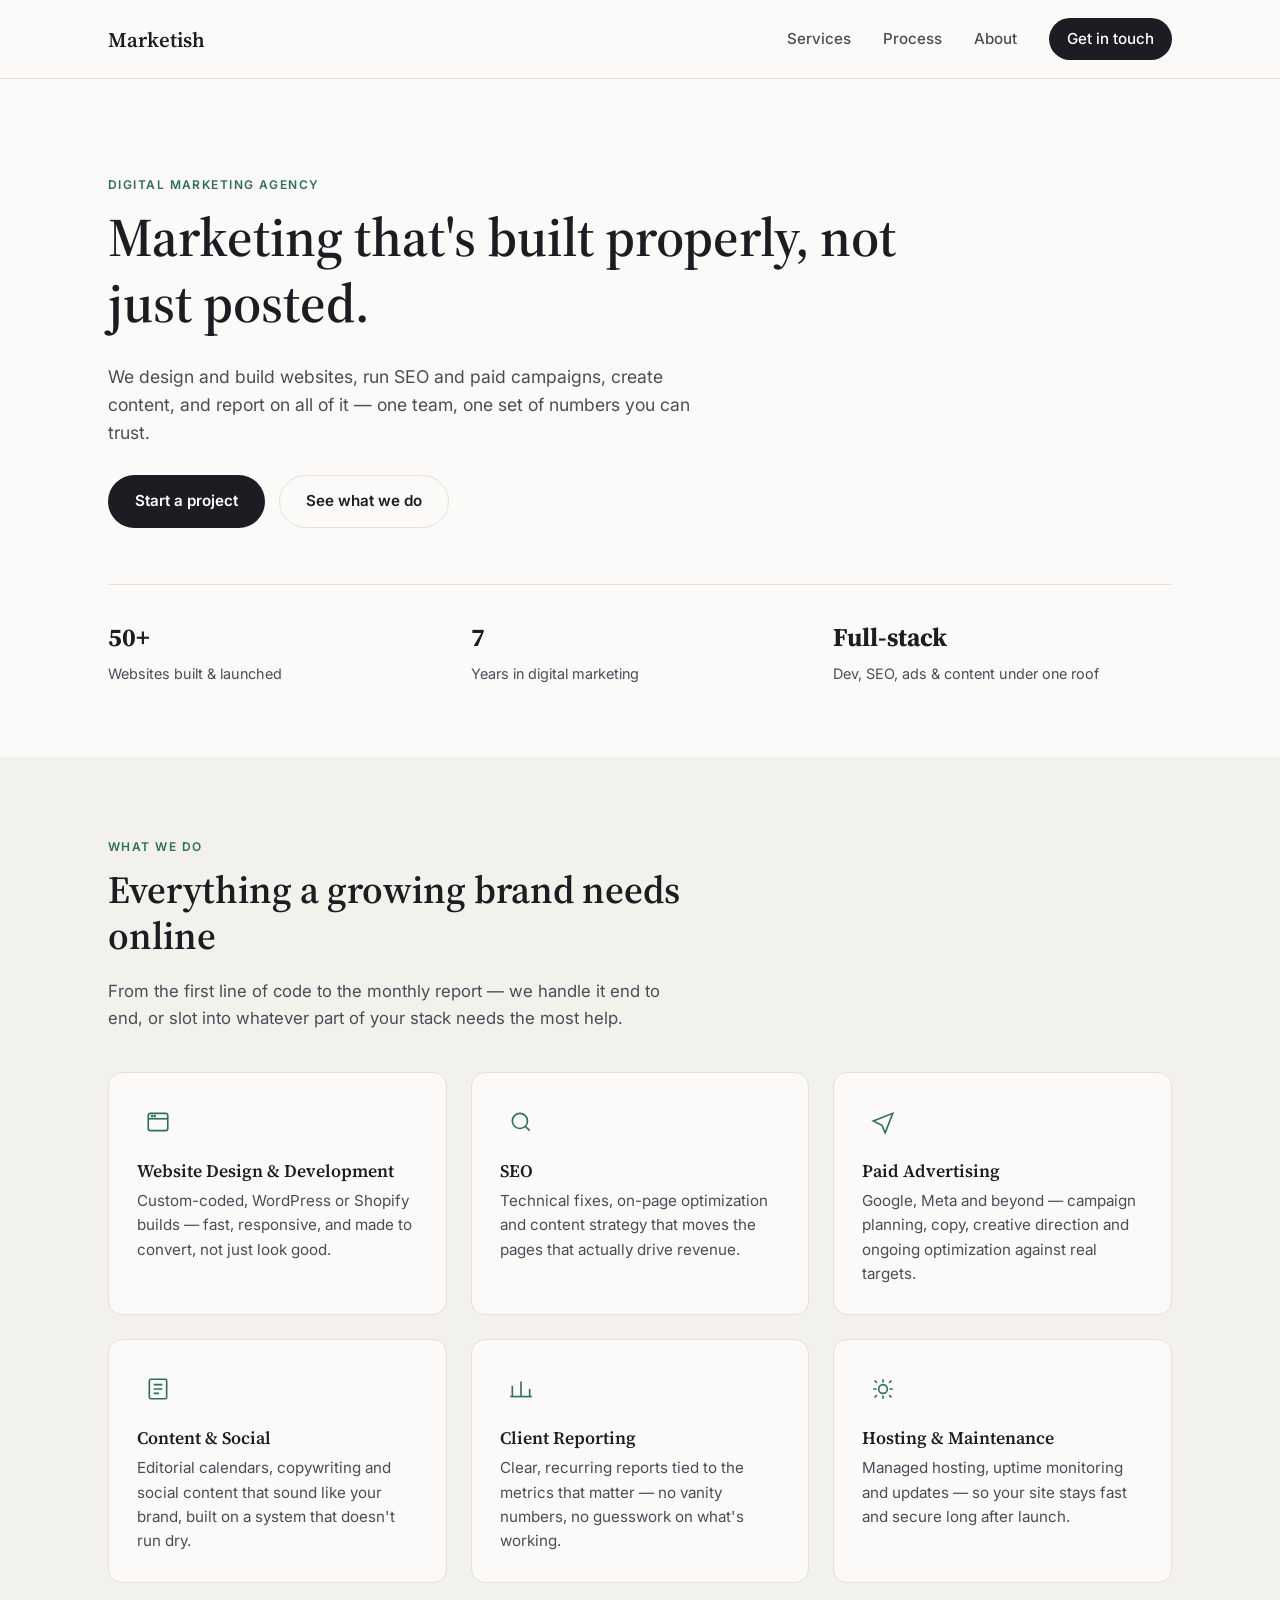
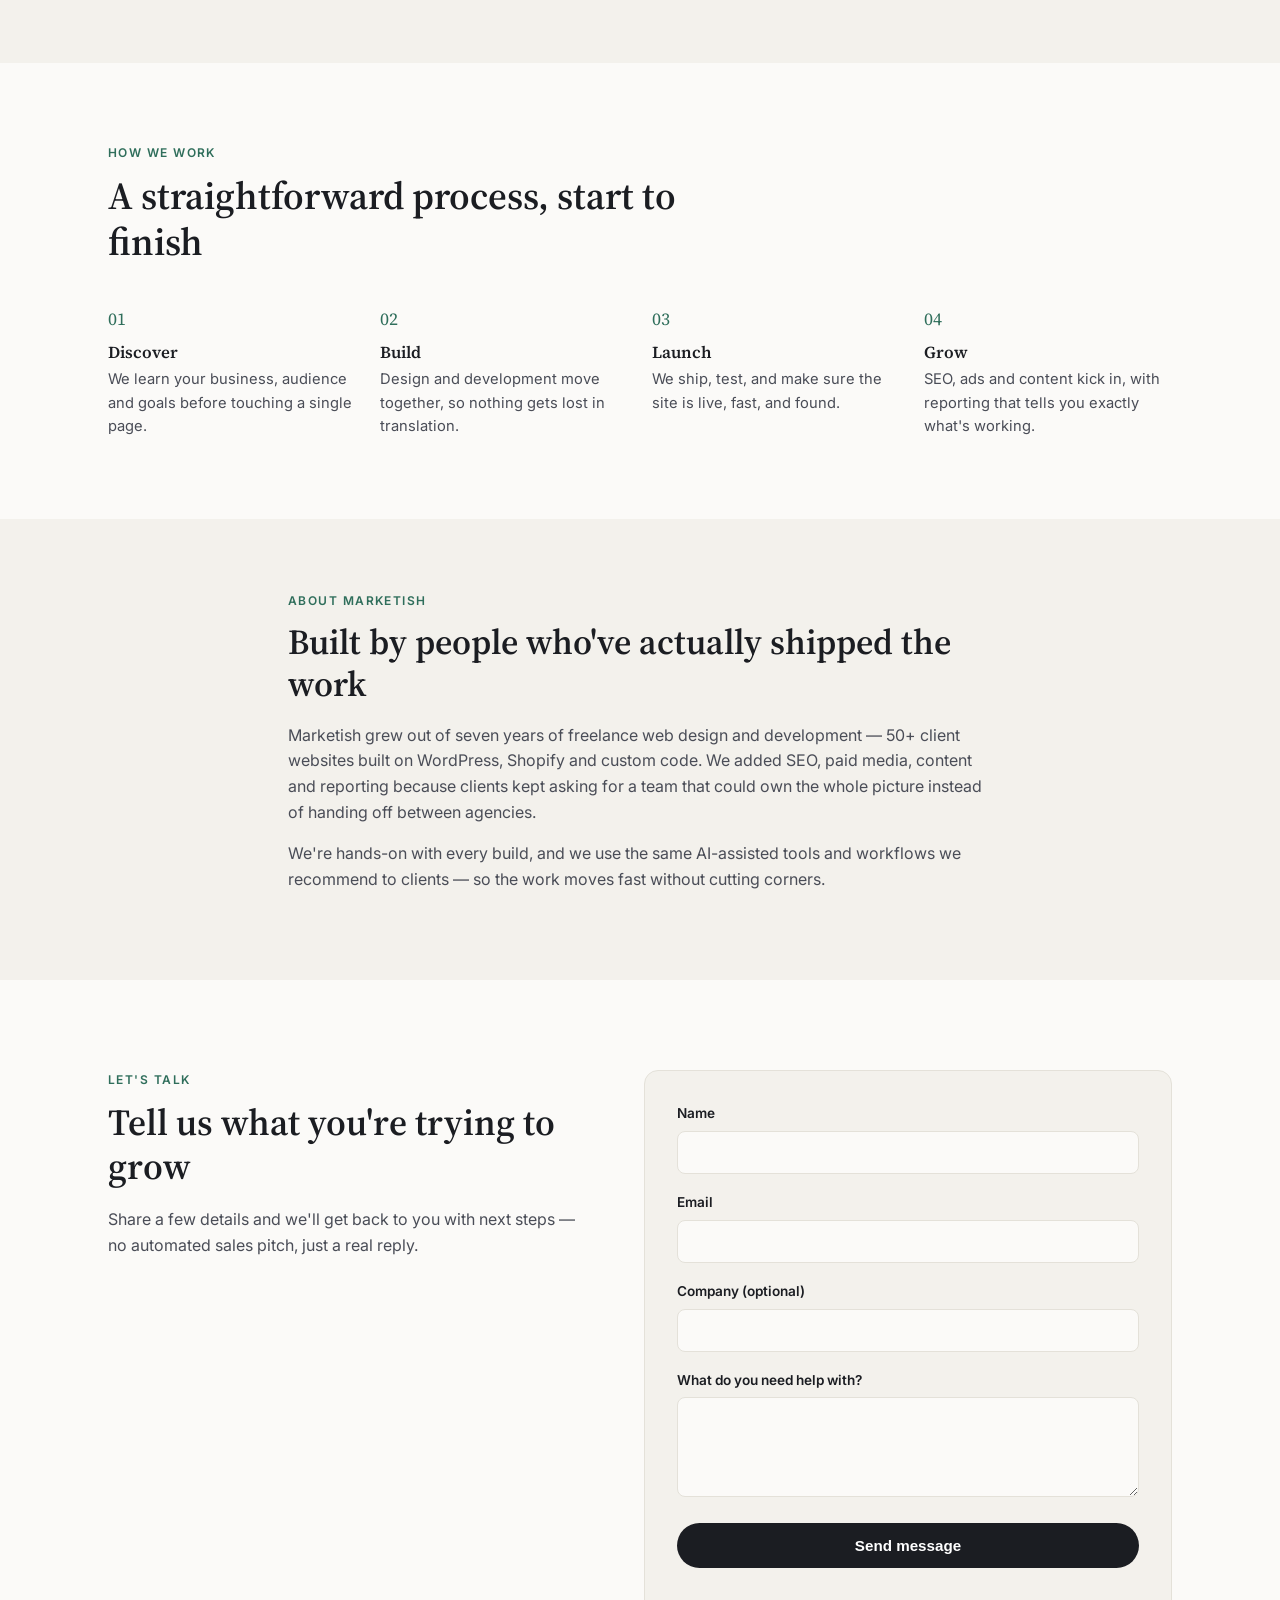
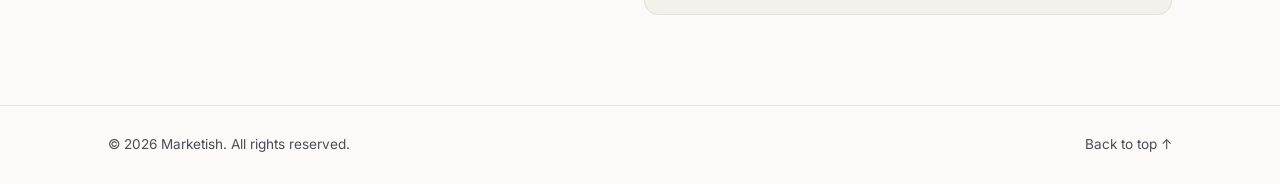
==== index.html @ 0bef7f5e "Marketish pilot site: homepage, services, contact form" ====
<!DOCTYPE html>
<html lang="en">
<head>
<meta charset="UTF-8">
<meta name="viewport" content="width=device-width, initial-scale=1.0">
<title>Marketish — Digital Marketing, Done Properly</title>
<meta name="description" content="Marketish is a digital marketing agency specializing in website design &amp; development, SEO, paid advertising, content, and reporting.">
<link rel="preconnect" href="https://fonts.googleapis.com">
<link href="https://fonts.googleapis.com/css2?family=Inter:wght@400;500;600;700&family=Source+Serif+4:opsz,wght@8..60,500;8..60,600&display=swap" rel="stylesheet">
<link rel="stylesheet" href="style.css">
</head>
<body>

<header class="site-header">
  <div class="wrap header-inner">
    <a href="#top" class="logo">Marketish</a>
    <nav class="nav" id="nav">
      <a href="#services">Services</a>
      <a href="#process">Process</a>
      <a href="#about">About</a>
      <a href="#contact" class="nav-cta">Get in touch</a>
    </nav>
    <button class="nav-toggle" id="navToggle" aria-label="Toggle menu" aria-expanded="false">
      <span></span><span></span><span></span>
    </button>
  </div>
</header>

<main id="top">

  <section class="hero">
    <div class="wrap">
      <p class="eyebrow">Digital Marketing Agency</p>
      <h1>Marketing that's built properly, not just posted.</h1>
      <p class="hero-sub">We design and build websites, run SEO and paid campaigns, create content, and report on all of it — one team, one set of numbers you can trust.</p>
      <div class="hero-actions">
        <a href="#contact" class="btn btn-primary">Start a project</a>
        <a href="#services" class="btn btn-ghost">See what we do</a>
      </div>
      <ul class="hero-stats">
        <li><strong>50+</strong><span>Websites built &amp; launched</span></li>
        <li><strong>7</strong><span>Years in digital marketing</span></li>
        <li><strong>Full-stack</strong><span>Dev, SEO, ads &amp; content under one roof</span></li>
      </ul>
    </div>
  </section>

  <section class="services" id="services">
    <div class="wrap">
      <p class="eyebrow">What we do</p>
      <h2>Everything a growing brand needs online</h2>
      <p class="section-sub">From the first line of code to the monthly report — we handle it end to end, or slot into whatever part of your stack needs the most help.</p>

      <div class="service-grid">
        <article class="service-card">
          <div class="service-icon" aria-hidden="true">
            <svg viewBox="0 0 24 24" fill="none" stroke="currentColor" stroke-width="1.5"><rect x="3" y="4" width="18" height="16" rx="2"/><path d="M3 9h18"/><circle cx="6.5" cy="6.5" r=".5" fill="currentColor"/><circle cx="9" cy="6.5" r=".5" fill="currentColor"/></svg>
          </div>
          <h3>Website Design &amp; Development</h3>
          <p>Custom-coded, WordPress or Shopify builds — fast, responsive, and made to convert, not just look good.</p>
        </article>

        <article class="service-card">
          <div class="service-icon" aria-hidden="true">
            <svg viewBox="0 0 24 24" fill="none" stroke="currentColor" stroke-width="1.5"><circle cx="11" cy="11" r="7"/><path d="M20 20l-4.3-4.3"/></svg>
          </div>
          <h3>SEO</h3>
          <p>Technical fixes, on-page optimization and content strategy that moves the pages that actually drive revenue.</p>
        </article>

        <article class="service-card">
          <div class="service-icon" aria-hidden="true">
            <svg viewBox="0 0 24 24" fill="none" stroke="currentColor" stroke-width="1.5"><path d="M3 11l18-7-7 18-3-7-8-4z"/></svg>
          </div>
          <h3>Paid Advertising</h3>
          <p>Google, Meta and beyond — campaign planning, copy, creative direction and ongoing optimization against real targets.</p>
        </article>

        <article class="service-card">
          <div class="service-icon" aria-hidden="true">
            <svg viewBox="0 0 24 24" fill="none" stroke="currentColor" stroke-width="1.5"><rect x="4" y="3" width="16" height="18" rx="1.5"/><path d="M8 8h8M8 12h8M8 16h5"/></svg>
          </div>
          <h3>Content &amp; Social</h3>
          <p>Editorial calendars, copywriting and social content that sound like your brand, built on a system that doesn't run dry.</p>
        </article>

        <article class="service-card">
          <div class="service-icon" aria-hidden="true">
            <svg viewBox="0 0 24 24" fill="none" stroke="currentColor" stroke-width="1.5"><path d="M4 19V9M12 19V5M20 19v-7"/><path d="M2 19h20"/></svg>
          </div>
          <h3>Client Reporting</h3>
          <p>Clear, recurring reports tied to the metrics that matter — no vanity numbers, no guesswork on what's working.</p>
        </article>

        <article class="service-card">
          <div class="service-icon" aria-hidden="true">
            <svg viewBox="0 0 24 24" fill="none" stroke="currentColor" stroke-width="1.5"><path d="M12 3v3M12 18v3M4.2 4.2l2.1 2.1M17.7 17.7l2.1 2.1M3 12h3M18 12h3M4.2 19.8l2.1-2.1M17.7 6.3l2.1-2.1"/><circle cx="12" cy="12" r="4"/></svg>
          </div>
          <h3>Hosting &amp; Maintenance</h3>
          <p>Managed hosting, uptime monitoring and updates — so your site stays fast and secure long after launch.</p>
        </article>
      </div>
    </div>
  </section>

  <section class="process" id="process">
    <div class="wrap">
      <p class="eyebrow">How we work</p>
      <h2>A straightforward process, start to finish</h2>
      <ol class="process-list">
        <li>
          <span class="step-num">01</span>
          <div>
            <h3>Discover</h3>
            <p>We learn your business, audience and goals before touching a single page.</p>
          </div>
        </li>
        <li>
          <span class="step-num">02</span>
          <div>
            <h3>Build</h3>
            <p>Design and development move together, so nothing gets lost in translation.</p>
          </div>
        </li>
        <li>
          <span class="step-num">03</span>
          <div>
            <h3>Launch</h3>
            <p>We ship, test, and make sure the site is live, fast, and found.</p>
          </div>
        </li>
        <li>
          <span class="step-num">04</span>
          <div>
            <h3>Grow</h3>
            <p>SEO, ads and content kick in, with reporting that tells you exactly what's working.</p>
          </div>
        </li>
      </ol>
    </div>
  </section>

  <section class="about" id="about">
    <div class="wrap about-inner">
      <div>
        <p class="eyebrow">About Marketish</p>
        <h2>Built by people who've actually shipped the work</h2>
        <p>Marketish grew out of seven years of freelance web design and development — 50+ client websites built on WordPress, Shopify and custom code. We added SEO, paid media, content and reporting because clients kept asking for a team that could own the whole picture instead of handing off between agencies.</p>
        <p>We're hands-on with every build, and we use the same AI-assisted tools and workflows we recommend to clients — so the work moves fast without cutting corners.</p>
      </div>
    </div>
  </section>

  <section class="cta" id="contact">
    <div class="wrap cta-inner">
      <div class="cta-text">
        <p class="eyebrow">Let's talk</p>
        <h2>Tell us what you're trying to grow</h2>
        <p>Share a few details and we'll get back to you with next steps — no automated sales pitch, just a real reply.</p>
      </div>

      <form class="contact-form" id="contactForm" action="contact.php" method="POST" novalidate>
        <div class="form-row">
          <label for="name">Name</label>
          <input type="text" id="name" name="name" required>
        </div>
        <div class="form-row">
          <label for="email">Email</label>
          <input type="email" id="email" name="email" required>
        </div>
        <div class="form-row">
          <label for="company">Company (optional)</label>
          <input type="text" id="company" name="company">
        </div>
        <div class="form-row">
          <label for="message">What do you need help with?</label>
          <textarea id="message" name="message" rows="4" required></textarea>
        </div>
        <button type="submit" class="btn btn-primary btn-block">Send message</button>
        <p class="form-note" id="formNote" role="status" aria-live="polite"></p>
      </form>
    </div>
  </section>

</main>

<footer class="site-footer">
  <div class="wrap footer-inner">
    <span>© <span id="year"></span> Marketish. All rights reserved.</span>
    <a href="#top">Back to top ↑</a>
  </div>
</footer>

<script src="script.js"></script>
</body>
</html>
---- style.css ----
:root {
  --ink: #1b1d22;
  --ink-soft: #4a4d57;
  --paper: #fbfaf8;
  --paper-alt: #f3f1ec;
  --line: #e4e1d9;
  --accent: #2f6e5b;
  --accent-ink: #163a2f;
  --max: 1120px;
  --radius: 14px;
  --serif: "Source Serif 4", Georgia, serif;
  --sans: "Inter", -apple-system, BlinkMacSystemFont, "Segoe UI", sans-serif;
}

* { box-sizing: border-box; }
html { scroll-behavior: smooth; }
body {
  margin: 0;
  font-family: var(--sans);
  color: var(--ink);
  background: var(--paper);
  line-height: 1.6;
  -webkit-font-smoothing: antialiased;
}

.wrap {
  max-width: var(--max);
  margin: 0 auto;
  padding: 0 28px;
}

h1, h2, h3 { font-family: var(--serif); font-weight: 600; line-height: 1.2; margin: 0 0 0.5em; color: var(--ink); }
p { margin: 0 0 1em; color: var(--ink-soft); }
a { color: var(--accent-ink); text-decoration: none; }

.eyebrow {
  text-transform: uppercase;
  letter-spacing: 0.12em;
  font-size: 0.75rem;
  font-weight: 600;
  color: var(--accent);
  margin-bottom: 0.9em;
}

/* Header */
.site-header {
  position: sticky;
  top: 0;
  z-index: 50;
  background: rgba(251, 250, 248, 0.92);
  backdrop-filter: blur(6px);
  border-bottom: 1px solid var(--line);
}
.header-inner {
  display: flex;
  align-items: center;
  justify-content: space-between;
  padding-top: 18px;
  padding-bottom: 18px;
}
.logo {
  font-family: var(--serif);
  font-size: 1.3rem;
  font-weight: 600;
  color: var(--ink);
}
.nav { display: flex; align-items: center; gap: 32px; }
.nav a { font-size: 0.95rem; font-weight: 500; color: var(--ink-soft); }
.nav a:hover { color: var(--ink); }
.nav-cta {
  background: var(--ink);
  color: #fff !important;
  padding: 9px 18px;
  border-radius: 999px;
}
.nav-toggle {
  display: none;
  flex-direction: column;
  gap: 5px;
  background: none;
  border: none;
  cursor: pointer;
  padding: 6px;
}
.nav-toggle span { width: 22px; height: 2px; background: var(--ink); display: block; }

/* Hero */
.hero { padding: 96px 0 72px; }
.hero h1 {
  font-size: clamp(2.1rem, 5vw, 3.4rem);
  max-width: 820px;
}
.hero-sub { max-width: 620px; font-size: 1.1rem; }
.hero-actions { display: flex; gap: 14px; margin: 28px 0 56px; flex-wrap: wrap; }

.btn {
  display: inline-block;
  padding: 13px 26px;
  border-radius: 999px;
  font-weight: 600;
  font-size: 0.95rem;
  border: 1px solid transparent;
  cursor: pointer;
}
.btn-primary { background: var(--ink); color: #fff; }
.btn-primary:hover { background: var(--accent-ink); }
.btn-ghost { background: transparent; border-color: var(--line); color: var(--ink); }
.btn-ghost:hover { border-color: var(--ink); }
.btn-block { width: 100%; text-align: center; }

.hero-stats {
  list-style: none;
  display: grid;
  grid-template-columns: repeat(3, minmax(0, 1fr));
  gap: 24px;
  padding: 32px 0 0;
  margin: 0;
  border-top: 1px solid var(--line);
}
.hero-stats li { display: flex; flex-direction: column; gap: 4px; }
.hero-stats strong { font-family: var(--serif); font-size: 1.6rem; color: var(--ink); }
.hero-stats span { font-size: 0.9rem; color: var(--ink-soft); }

/* Services */
.services { padding: 80px 0; background: var(--paper-alt); }
.services h2 { font-size: clamp(1.8rem, 3vw, 2.4rem); max-width: 640px; }
.section-sub { max-width: 560px; font-size: 1.05rem; margin-bottom: 40px; }

.service-grid {
  display: grid;
  grid-template-columns: repeat(3, minmax(0, 1fr));
  gap: 24px;
}
.service-card {
  background: var(--paper);
  border: 1px solid var(--line);
  border-radius: var(--radius);
  padding: 28px;
}
.service-icon {
  width: 42px; height: 42px;
  display: flex; align-items: center; justify-content: center;
  color: var(--accent);
  margin-bottom: 18px;
}
.service-icon svg { width: 26px; height: 26px; }
.service-card h3 { font-size: 1.1rem; margin-bottom: 0.4em; }
.service-card p { font-size: 0.95rem; margin-bottom: 0; }

/* Process */
.process { padding: 80px 0; }
.process h2 { font-size: clamp(1.8rem, 3vw, 2.4rem); max-width: 600px; }
.process-list {
  list-style: none;
  margin: 40px 0 0;
  padding: 0;
  display: grid;
  grid-template-columns: repeat(4, minmax(0, 1fr));
  gap: 24px;
}
.process-list li { display: flex; flex-direction: column; gap: 10px; }
.step-num { font-family: var(--serif); font-size: 1.1rem; color: var(--accent); }
.process-list h3 { font-size: 1.05rem; margin-bottom: 0.3em; }
.process-list p { font-size: 0.92rem; margin-bottom: 0; }

/* About */
.about { padding: 72px 0; background: var(--paper-alt); }
.about-inner { max-width: 760px; }
.about h2 { font-size: clamp(1.7rem, 3vw, 2.2rem); }

/* CTA / Contact */
.cta { padding: 90px 0; }
.cta-inner {
  display: grid;
  grid-template-columns: 1fr 1.1fr;
  gap: 56px;
  align-items: start;
}
.cta-text h2 { font-size: clamp(1.8rem, 3vw, 2.3rem); }

.contact-form {
  background: var(--paper-alt);
  border: 1px solid var(--line);
  border-radius: var(--radius);
  padding: 32px;
}
.form-row { margin-bottom: 18px; }
.form-row label {
  display: block;
  font-size: 0.85rem;
  font-weight: 600;
  margin-bottom: 6px;
  color: var(--ink);
}
.form-row input, .form-row textarea {
  width: 100%;
  padding: 11px 14px;
  border: 1px solid var(--line);
  border-radius: 8px;
  font-family: var(--sans);
  font-size: 0.95rem;
  background: var(--paper);
  color: var(--ink);
  resize: vertical;
}
.form-row input:focus, .form-row textarea:focus {
  outline: none;
  border-color: var(--accent);
}
.form-note { font-size: 0.88rem; margin: 14px 0 0; color: var(--ink-soft); }
.form-note.success { color: var(--accent-ink); font-weight: 600; }
.form-note.error { color: #a33b2a; font-weight: 600; }

/* Footer */
.site-footer { border-top: 1px solid var(--line); padding: 28px 0; }
.footer-inner {
  display: flex;
  justify-content: space-between;
  font-size: 0.85rem;
  color: var(--ink-soft);
}
.footer-inner a { color: var(--ink-soft); }

/* Responsive */
@media (max-width: 920px) {
  .service-grid { grid-template-columns: repeat(2, minmax(0, 1fr)); }
  .process-list { grid-template-columns: repeat(2, minmax(0, 1fr)); }
  .cta-inner { grid-template-columns: 1fr; }
}

@media (max-width: 680px) {
  .nav {
    position: absolute;
    top: 100%;
    left: 0; right: 0;
    background: var(--paper);
    border-bottom: 1px solid var(--line);
    flex-direction: column;
    align-items: flex-start;
    padding: 18px 28px 28px;
    gap: 16px;
    display: none;
  }
  .nav.open { display: flex; }
  .nav-toggle { display: flex; }
  .hero-stats { grid-template-columns: 1fr; }
  .service-grid { grid-template-columns: 1fr; }
  .process-list { grid-template-columns: 1fr; }
  .hero { padding: 64px 0 48px; }
}
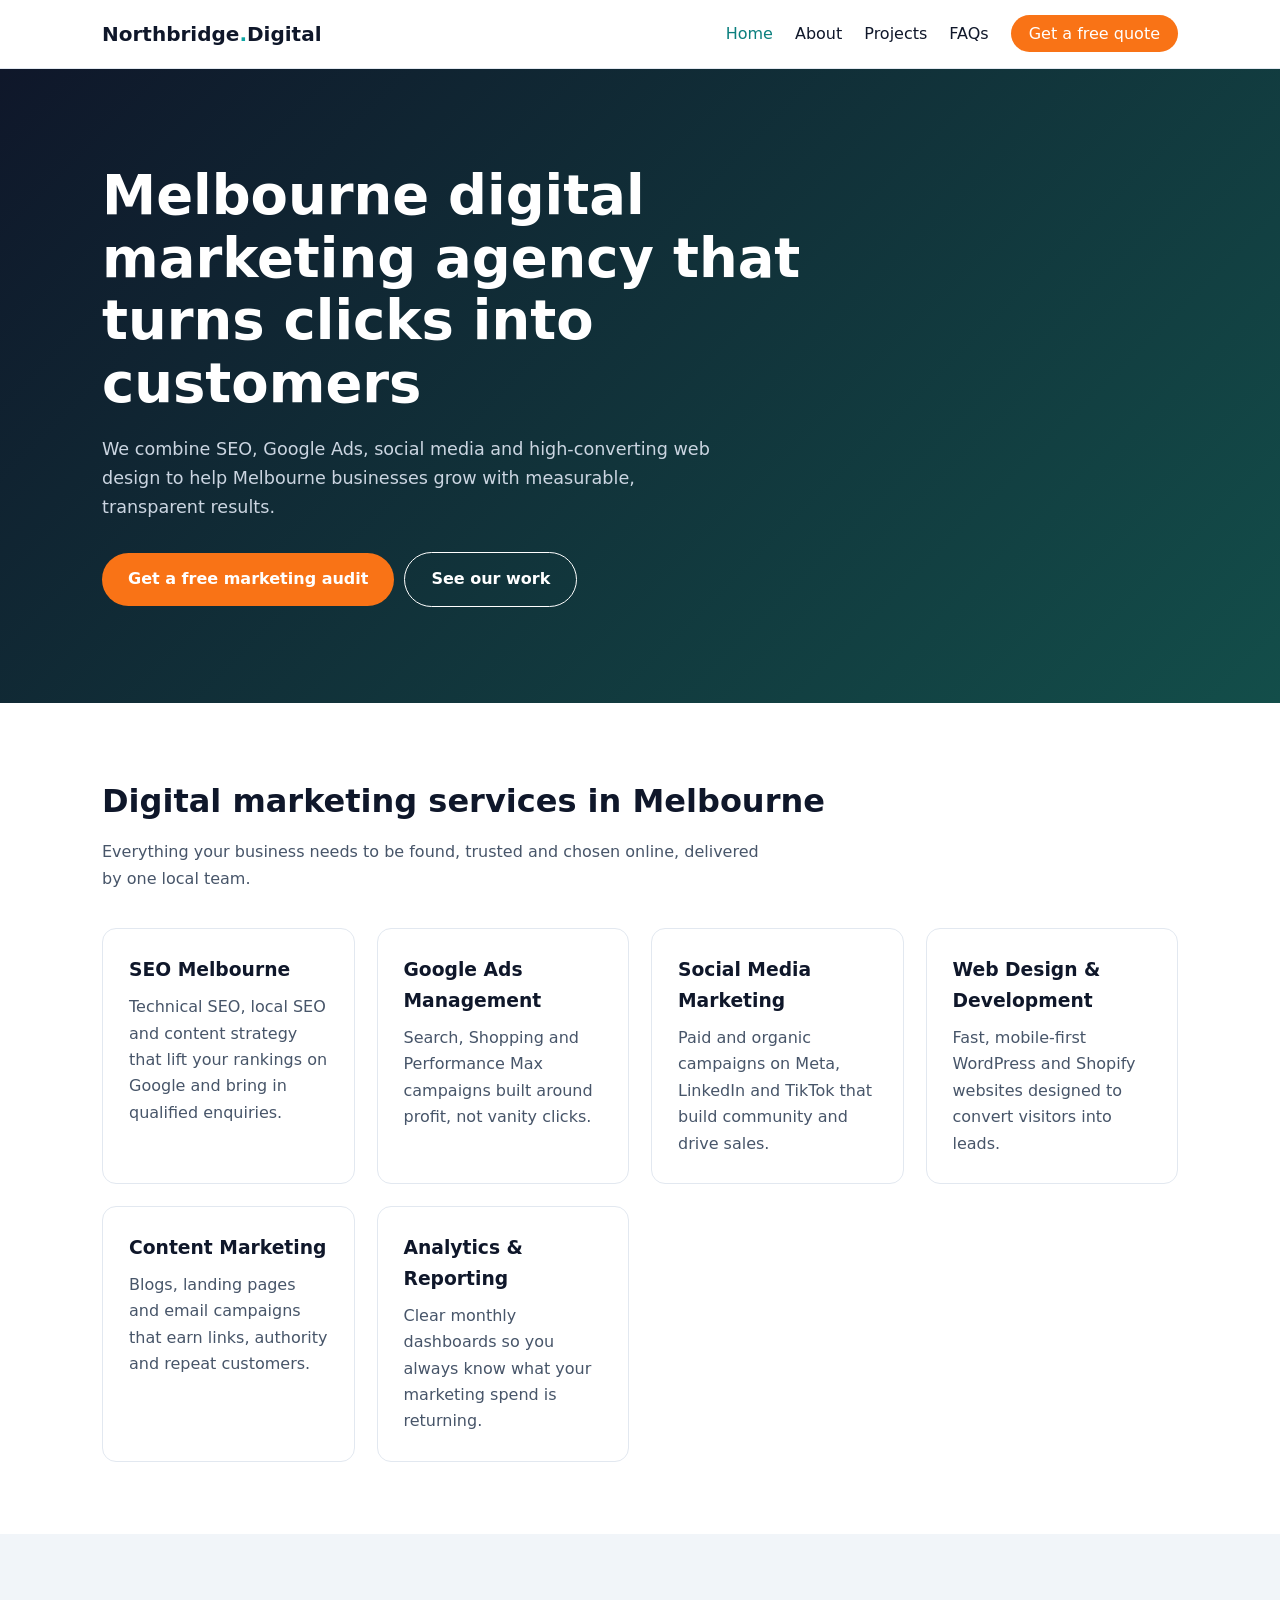
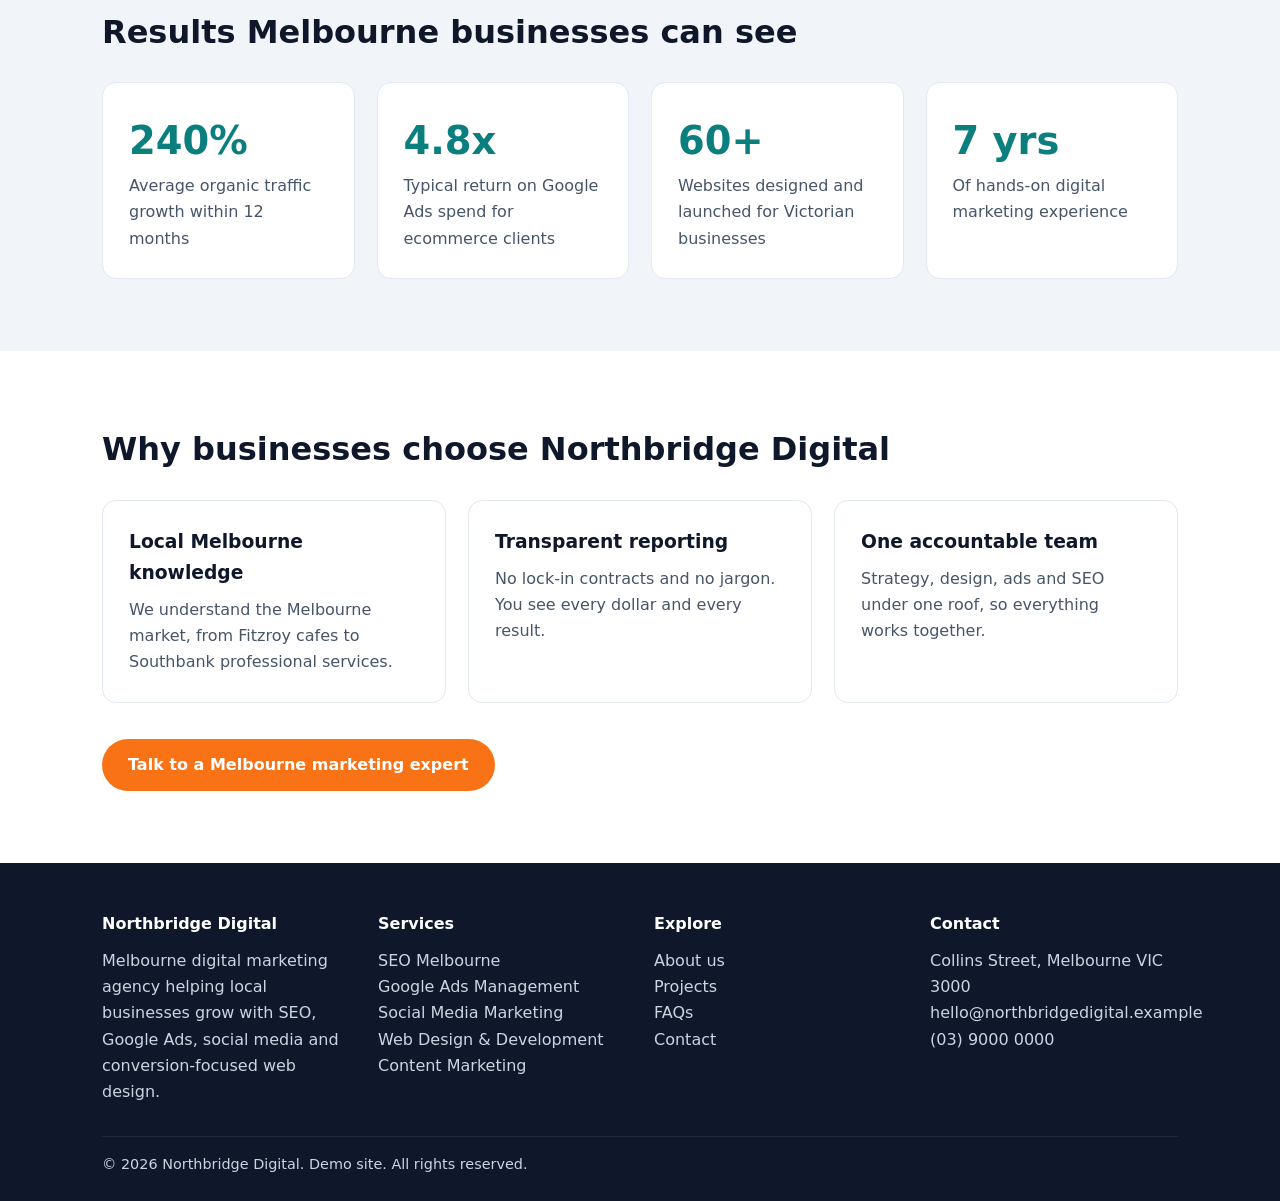
==== commit 49b7f06d: "Create initial index.html for Northbridge Digital Initial HTML structure for the Northbridge Digital" ====
--- a/index.html
+++ b/index.html
@@ -1,196 +1,65 @@
 <!DOCTYPE html>
-<html lang="en">
+<html lang="en-AU">
 <head>
 <meta charset="UTF-8">
-<meta name="viewport" content="width=device-width, initial-scale=1.0">
-<title>Marketish — Digital Marketing, Done Properly</title>
-<meta name="description" content="Marketish is a digital marketing agency specializing in website design &amp; development, SEO, paid advertising, content, and reporting.">
-<link rel="preconnect" href="https://fonts.googleapis.com">
-<link href="https://fonts.googleapis.com/css2?family=Inter:wght@400;500;600;700&family=Source+Serif+4:opsz,wght@8..60,500;8..60,600&display=swap" rel="stylesheet">
+<meta name="viewport" content="width=device-width,initial-scale=1">
+<title>Digital Marketing Agency Melbourne | SEO, Google Ads &amp; Web Design | Northbridge Digital</title>
+<meta name="description" content="Melbourne digital marketing agency offering SEO, Google Ads, social media and web design. Get more leads with transparent, results-driven marketing.">
+<link rel="canonical" href="https://lime-zebra-597027.hostingersite.com/index.html">
+<meta property="og:title" content="Digital Marketing Agency Melbourne | SEO, Google Ads &amp; Web Design | Northbridge Digital">
+<meta property="og:description" content="Melbourne digital marketing agency offering SEO, Google Ads, social media and web design. Get more leads with transparent, results-driven marketing.">
+<meta property="og:type" content="website">
+<meta property="og:locale" content="en_AU">
 <link rel="stylesheet" href="style.css">
+<script type="application/ld+json">
+{"@context":"https://schema.org","@type":"ProfessionalService","name":"Northbridge Digital","description":"Melbourne digital marketing agency specialising in SEO, Google Ads, social media and web design.","areaServed":"Melbourne, Victoria, Australia","address":{"@type":"PostalAddress","streetAddress":"Collins Street","addressLocality":"Melbourne","addressRegion":"VIC","postalCode":"3000","addressCountry":"AU"},"telephone":"+61390000000"}
+</script>
 </head>
 <body>
-
-<header class="site-header">
-  <div class="wrap header-inner">
-    <a href="#top" class="logo">Marketish</a>
-    <nav class="nav" id="nav">
-      <a href="#services">Services</a>
-      <a href="#process">Process</a>
-      <a href="#about">About</a>
-      <a href="#contact" class="nav-cta">Get in touch</a>
-    </nav>
-    <button class="nav-toggle" id="navToggle" aria-label="Toggle menu" aria-expanded="false">
-      <span></span><span></span><span></span>
-    </button>
-  </div>
-</header>
-
-<main id="top">
-
-  <section class="hero">
-    <div class="wrap">
-      <p class="eyebrow">Digital Marketing Agency</p>
-      <h1>Marketing that's built properly, not just posted.</h1>
-      <p class="hero-sub">We design and build websites, run SEO and paid campaigns, create content, and report on all of it — one team, one set of numbers you can trust.</p>
-      <div class="hero-actions">
-        <a href="#contact" class="btn btn-primary">Start a project</a>
-        <a href="#services" class="btn btn-ghost">See what we do</a>
-      </div>
-      <ul class="hero-stats">
-        <li><strong>50+</strong><span>Websites built &amp; launched</span></li>
-        <li><strong>7</strong><span>Years in digital marketing</span></li>
-        <li><strong>Full-stack</strong><span>Dev, SEO, ads &amp; content under one roof</span></li>
-      </ul>
-    </div>
-  </section>
-
-  <section class="services" id="services">
-    <div class="wrap">
-      <p class="eyebrow">What we do</p>
-      <h2>Everything a growing brand needs online</h2>
-      <p class="section-sub">From the first line of code to the monthly report — we handle it end to end, or slot into whatever part of your stack needs the most help.</p>
-
-      <div class="service-grid">
-        <article class="service-card">
-          <div class="service-icon" aria-hidden="true">
-            <svg viewBox="0 0 24 24" fill="none" stroke="currentColor" stroke-width="1.5"><rect x="3" y="4" width="18" height="16" rx="2"/><path d="M3 9h18"/><circle cx="6.5" cy="6.5" r=".5" fill="currentColor"/><circle cx="9" cy="6.5" r=".5" fill="currentColor"/></svg>
-          </div>
-          <h3>Website Design &amp; Development</h3>
-          <p>Custom-coded, WordPress or Shopify builds — fast, responsive, and made to convert, not just look good.</p>
-        </article>
-
-        <article class="service-card">
-          <div class="service-icon" aria-hidden="true">
-            <svg viewBox="0 0 24 24" fill="none" stroke="currentColor" stroke-width="1.5"><circle cx="11" cy="11" r="7"/><path d="M20 20l-4.3-4.3"/></svg>
-          </div>
-          <h3>SEO</h3>
-          <p>Technical fixes, on-page optimization and content strategy that moves the pages that actually drive revenue.</p>
-        </article>
-
-        <article class="service-card">
-          <div class="service-icon" aria-hidden="true">
-            <svg viewBox="0 0 24 24" fill="none" stroke="currentColor" stroke-width="1.5"><path d="M3 11l18-7-7 18-3-7-8-4z"/></svg>
-          </div>
-          <h3>Paid Advertising</h3>
-          <p>Google, Meta and beyond — campaign planning, copy, creative direction and ongoing optimization against real targets.</p>
-        </article>
-
-        <article class="service-card">
-          <div class="service-icon" aria-hidden="true">
-            <svg viewBox="0 0 24 24" fill="none" stroke="currentColor" stroke-width="1.5"><rect x="4" y="3" width="16" height="18" rx="1.5"/><path d="M8 8h8M8 12h8M8 16h5"/></svg>
-          </div>
-          <h3>Content &amp; Social</h3>
-          <p>Editorial calendars, copywriting and social content that sound like your brand, built on a system that doesn't run dry.</p>
-        </article>
-
-        <article class="service-card">
-          <div class="service-icon" aria-hidden="true">
-            <svg viewBox="0 0 24 24" fill="none" stroke="currentColor" stroke-width="1.5"><path d="M4 19V9M12 19V5M20 19v-7"/><path d="M2 19h20"/></svg>
-          </div>
-          <h3>Client Reporting</h3>
-          <p>Clear, recurring reports tied to the metrics that matter — no vanity numbers, no guesswork on what's working.</p>
-        </article>
-
-        <article class="service-card">
-          <div class="service-icon" aria-hidden="true">
-            <svg viewBox="0 0 24 24" fill="none" stroke="currentColor" stroke-width="1.5"><path d="M12 3v3M12 18v3M4.2 4.2l2.1 2.1M17.7 17.7l2.1 2.1M3 12h3M18 12h3M4.2 19.8l2.1-2.1M17.7 6.3l2.1-2.1"/><circle cx="12" cy="12" r="4"/></svg>
-          </div>
-          <h3>Hosting &amp; Maintenance</h3>
-          <p>Managed hosting, uptime monitoring and updates — so your site stays fast and secure long after launch.</p>
-        </article>
-      </div>
-    </div>
-  </section>
-
-  <section class="process" id="process">
-    <div class="wrap">
-      <p class="eyebrow">How we work</p>
-      <h2>A straightforward process, start to finish</h2>
-      <ol class="process-list">
-        <li>
-          <span class="step-num">01</span>
-          <div>
-            <h3>Discover</h3>
-            <p>We learn your business, audience and goals before touching a single page.</p>
-          </div>
-        </li>
-        <li>
-          <span class="step-num">02</span>
-          <div>
-            <h3>Build</h3>
-            <p>Design and development move together, so nothing gets lost in translation.</p>
-          </div>
-        </li>
-        <li>
-          <span class="step-num">03</span>
-          <div>
-            <h3>Launch</h3>
-            <p>We ship, test, and make sure the site is live, fast, and found.</p>
-          </div>
-        </li>
-        <li>
-          <span class="step-num">04</span>
-          <div>
-            <h3>Grow</h3>
-            <p>SEO, ads and content kick in, with reporting that tells you exactly what's working.</p>
-          </div>
-        </li>
-      </ol>
-    </div>
-  </section>
-
-  <section class="about" id="about">
-    <div class="wrap about-inner">
-      <div>
-        <p class="eyebrow">About Marketish</p>
-        <h2>Built by people who've actually shipped the work</h2>
-        <p>Marketish grew out of seven years of freelance web design and development — 50+ client websites built on WordPress, Shopify and custom code. We added SEO, paid media, content and reporting because clients kept asking for a team that could own the whole picture instead of handing off between agencies.</p>
-        <p>We're hands-on with every build, and we use the same AI-assisted tools and workflows we recommend to clients — so the work moves fast without cutting corners.</p>
-      </div>
-    </div>
-  </section>
-
-  <section class="cta" id="contact">
-    <div class="wrap cta-inner">
-      <div class="cta-text">
-        <p class="eyebrow">Let's talk</p>
-        <h2>Tell us what you're trying to grow</h2>
-        <p>Share a few details and we'll get back to you with next steps — no automated sales pitch, just a real reply.</p>
-      </div>
-
-      <form class="contact-form" id="contactForm" action="contact.php" method="POST" novalidate>
-        <div class="form-row">
-          <label for="name">Name</label>
-          <input type="text" id="name" name="name" required>
-        </div>
-        <div class="form-row">
-          <label for="email">Email</label>
-          <input type="email" id="email" name="email" required>
-        </div>
-        <div class="form-row">
-          <label for="company">Company (optional)</label>
-          <input type="text" id="company" name="company">
-        </div>
-        <div class="form-row">
-          <label for="message">What do you need help with?</label>
-          <textarea id="message" name="message" rows="4" required></textarea>
-        </div>
-        <button type="submit" class="btn btn-primary btn-block">Send message</button>
-        <p class="form-note" id="formNote" role="status" aria-live="polite"></p>
-      </form>
-    </div>
-  </section>
-
-</main>
-
-<footer class="site-footer">
-  <div class="wrap footer-inner">
-    <span>© <span id="year"></span> Marketish. All rights reserved.</span>
-    <a href="#top">Back to top ↑</a>
-  </div>
-</footer>
-
-<script src="script.js"></script>
-</body>
-</html>
+<header><div class="wrap hd">
+<a class="logo" href="index.html">Northbridge<span>.</span>Digital</a>
+<nav><a href="index.html" class="active">Home</a><a href="about.html">About</a><a href="projects.html">Projects</a><a href="faqs.html">FAQs</a><a class="cta" href="contact.php">Get a free quote</a></nav>
+</div></header>
+<section class="hero"><div class="wrap">
+<h1>Melbourne digital marketing agency that turns clicks into customers</h1>
+<p>We combine SEO, Google Ads, social media and high-converting web design to help Melbourne businesses grow with measurable, transparent results.</p>
+<a class="btn" href="contact.php">Get a free marketing audit</a><a class="btn ghost" href="projects.html">See our work</a>
+</div></section>
+<section><div class="wrap">
+<h2>Digital marketing services in Melbourne</h2>
+<p class="lead">Everything your business needs to be found, trusted and chosen online, delivered by one local team.</p>
+<div class="grid">
+<div class="card"><h3>SEO Melbourne</h3><p>Technical SEO, local SEO and content strategy that lift your rankings on Google and bring in qualified enquiries.</p></div>
+<div class="card"><h3>Google Ads Management</h3><p>Search, Shopping and Performance Max campaigns built around profit, not vanity clicks.</p></div>
+<div class="card"><h3>Social Media Marketing</h3><p>Paid and organic campaigns on Meta, LinkedIn and TikTok that build community and drive sales.</p></div>
+<div class="card"><h3>Web Design &amp; Development</h3><p>Fast, mobile-first WordPress and Shopify websites designed to convert visitors into leads.</p></div>
+<div class="card"><h3>Content Marketing</h3><p>Blogs, landing pages and email campaigns that earn links, authority and repeat customers.</p></div>
+<div class="card"><h3>Analytics &amp; Reporting</h3><p>Clear monthly dashboards so you always know what your marketing spend is returning.</p></div>
+</div></div></section>
+<section class="soft"><div class="wrap">
+<h2>Results Melbourne businesses can see</h2>
+<div class="grid" style="margin-top:24px">
+<div class="card"><div class="stat">240%</div><p>Average organic traffic growth within 12 months</p></div>
+<div class="card"><div class="stat">4.8x</div><p>Typical return on Google Ads spend for ecommerce clients</p></div>
+<div class="card"><div class="stat">60+</div><p>Websites designed and launched for Victorian businesses</p></div>
+<div class="card"><div class="stat">7 yrs</div><p>Of hands-on digital marketing experience</p></div>
+</div></div></section>
+<section><div class="wrap">
+<h2>Why businesses choose Northbridge Digital</h2>
+<div class="grid" style="margin-top:24px">
+<div class="card"><h3>Local Melbourne knowledge</h3><p>We understand the Melbourne market, from Fitzroy cafes to Southbank professional services.</p></div>
+<div class="card"><h3>Transparent reporting</h3><p>No lock-in contracts and no jargon. You see every dollar and every result.</p></div>
+<div class="card"><h3>One accountable team</h3><p>Strategy, design, ads and SEO under one roof, so everything works together.</p></div>
+</div>
+<p style="margin-top:36px"><a class="btn" href="contact.php">Talk to a Melbourne marketing expert</a></p>
+</div></section>
+<footer><div class="wrap">
+<div class="cols">
+<div><h4>Northbridge Digital</h4><p>Melbourne digital marketing agency helping local businesses grow with SEO, Google Ads, social media and conversion-focused web design.</p></div>
+<div><h4>Services</h4><p>SEO Melbourne<br>Google Ads Management<br>Social Media Marketing<br>Web Design &amp; Development<br>Content Marketing</p></div>
+<div><h4>Explore</h4><p><a href="about.html">About us</a><br><a href="projects.html">Projects</a><br><a href="faqs.html">FAQs</a><br><a href="contact.php">Contact</a></p></div>
+<div><h4>Contact</h4><p>Collins Street, Melbourne VIC 3000<br>hello@northbridgedigital.example<br>(03) 9000 0000</p></div>
+</div>
+<div class="copy">&copy; 2026 Northbridge Digital. Demo site. All rights reserved.</div>
+</div></footer>
+</body></html>
--- a/style.css
+++ b/style.css
@@ -1,250 +1,37 @@
-:root {
-  --ink: #1b1d22;
-  --ink-soft: #4a4d57;
-  --paper: #fbfaf8;
-  --paper-alt: #f3f1ec;
-  --line: #e4e1d9;
-  --accent: #2f6e5b;
-  --accent-ink: #163a2f;
-  --max: 1120px;
-  --radius: 14px;
-  --serif: "Source Serif 4", Georgia, serif;
-  --sans: "Inter", -apple-system, BlinkMacSystemFont, "Segoe UI", sans-serif;
-}
-
-* { box-sizing: border-box; }
-html { scroll-behavior: smooth; }
-body {
-  margin: 0;
-  font-family: var(--sans);
-  color: var(--ink);
-  background: var(--paper);
-  line-height: 1.6;
-  -webkit-font-smoothing: antialiased;
-}
-
-.wrap {
-  max-width: var(--max);
-  margin: 0 auto;
-  padding: 0 28px;
-}
-
-h1, h2, h3 { font-family: var(--serif); font-weight: 600; line-height: 1.2; margin: 0 0 0.5em; color: var(--ink); }
-p { margin: 0 0 1em; color: var(--ink-soft); }
-a { color: var(--accent-ink); text-decoration: none; }
-
-.eyebrow {
-  text-transform: uppercase;
-  letter-spacing: 0.12em;
-  font-size: 0.75rem;
-  font-weight: 600;
-  color: var(--accent);
-  margin-bottom: 0.9em;
-}
-
-/* Header */
-.site-header {
-  position: sticky;
-  top: 0;
-  z-index: 50;
-  background: rgba(251, 250, 248, 0.92);
-  backdrop-filter: blur(6px);
-  border-bottom: 1px solid var(--line);
-}
-.header-inner {
-  display: flex;
-  align-items: center;
-  justify-content: space-between;
-  padding-top: 18px;
-  padding-bottom: 18px;
-}
-.logo {
-  font-family: var(--serif);
-  font-size: 1.3rem;
-  font-weight: 600;
-  color: var(--ink);
-}
-.nav { display: flex; align-items: center; gap: 32px; }
-.nav a { font-size: 0.95rem; font-weight: 500; color: var(--ink-soft); }
-.nav a:hover { color: var(--ink); }
-.nav-cta {
-  background: var(--ink);
-  color: #fff !important;
-  padding: 9px 18px;
-  border-radius: 999px;
-}
-.nav-toggle {
-  display: none;
-  flex-direction: column;
-  gap: 5px;
-  background: none;
-  border: none;
-  cursor: pointer;
-  padding: 6px;
-}
-.nav-toggle span { width: 22px; height: 2px; background: var(--ink); display: block; }
-
-/* Hero */
-.hero { padding: 96px 0 72px; }
-.hero h1 {
-  font-size: clamp(2.1rem, 5vw, 3.4rem);
-  max-width: 820px;
-}
-.hero-sub { max-width: 620px; font-size: 1.1rem; }
-.hero-actions { display: flex; gap: 14px; margin: 28px 0 56px; flex-wrap: wrap; }
-
-.btn {
-  display: inline-block;
-  padding: 13px 26px;
-  border-radius: 999px;
-  font-weight: 600;
-  font-size: 0.95rem;
-  border: 1px solid transparent;
-  cursor: pointer;
-}
-.btn-primary { background: var(--ink); color: #fff; }
-.btn-primary:hover { background: var(--accent-ink); }
-.btn-ghost { background: transparent; border-color: var(--line); color: var(--ink); }
-.btn-ghost:hover { border-color: var(--ink); }
-.btn-block { width: 100%; text-align: center; }
-
-.hero-stats {
-  list-style: none;
-  display: grid;
-  grid-template-columns: repeat(3, minmax(0, 1fr));
-  gap: 24px;
-  padding: 32px 0 0;
-  margin: 0;
-  border-top: 1px solid var(--line);
-}
-.hero-stats li { display: flex; flex-direction: column; gap: 4px; }
-.hero-stats strong { font-family: var(--serif); font-size: 1.6rem; color: var(--ink); }
-.hero-stats span { font-size: 0.9rem; color: var(--ink-soft); }
-
-/* Services */
-.services { padding: 80px 0; background: var(--paper-alt); }
-.services h2 { font-size: clamp(1.8rem, 3vw, 2.4rem); max-width: 640px; }
-.section-sub { max-width: 560px; font-size: 1.05rem; margin-bottom: 40px; }
-
-.service-grid {
-  display: grid;
-  grid-template-columns: repeat(3, minmax(0, 1fr));
-  gap: 24px;
-}
-.service-card {
-  background: var(--paper);
-  border: 1px solid var(--line);
-  border-radius: var(--radius);
-  padding: 28px;
-}
-.service-icon {
-  width: 42px; height: 42px;
-  display: flex; align-items: center; justify-content: center;
-  color: var(--accent);
-  margin-bottom: 18px;
-}
-.service-icon svg { width: 26px; height: 26px; }
-.service-card h3 { font-size: 1.1rem; margin-bottom: 0.4em; }
-.service-card p { font-size: 0.95rem; margin-bottom: 0; }
-
-/* Process */
-.process { padding: 80px 0; }
-.process h2 { font-size: clamp(1.8rem, 3vw, 2.4rem); max-width: 600px; }
-.process-list {
-  list-style: none;
-  margin: 40px 0 0;
-  padding: 0;
-  display: grid;
-  grid-template-columns: repeat(4, minmax(0, 1fr));
-  gap: 24px;
-}
-.process-list li { display: flex; flex-direction: column; gap: 10px; }
-.step-num { font-family: var(--serif); font-size: 1.1rem; color: var(--accent); }
-.process-list h3 { font-size: 1.05rem; margin-bottom: 0.3em; }
-.process-list p { font-size: 0.92rem; margin-bottom: 0; }
-
-/* About */
-.about { padding: 72px 0; background: var(--paper-alt); }
-.about-inner { max-width: 760px; }
-.about h2 { font-size: clamp(1.7rem, 3vw, 2.2rem); }
-
-/* CTA / Contact */
-.cta { padding: 90px 0; }
-.cta-inner {
-  display: grid;
-  grid-template-columns: 1fr 1.1fr;
-  gap: 56px;
-  align-items: start;
-}
-.cta-text h2 { font-size: clamp(1.8rem, 3vw, 2.3rem); }
-
-.contact-form {
-  background: var(--paper-alt);
-  border: 1px solid var(--line);
-  border-radius: var(--radius);
-  padding: 32px;
-}
-.form-row { margin-bottom: 18px; }
-.form-row label {
-  display: block;
-  font-size: 0.85rem;
-  font-weight: 600;
-  margin-bottom: 6px;
-  color: var(--ink);
-}
-.form-row input, .form-row textarea {
-  width: 100%;
-  padding: 11px 14px;
-  border: 1px solid var(--line);
-  border-radius: 8px;
-  font-family: var(--sans);
-  font-size: 0.95rem;
-  background: var(--paper);
-  color: var(--ink);
-  resize: vertical;
-}
-.form-row input:focus, .form-row textarea:focus {
-  outline: none;
-  border-color: var(--accent);
-}
-.form-note { font-size: 0.88rem; margin: 14px 0 0; color: var(--ink-soft); }
-.form-note.success { color: var(--accent-ink); font-weight: 600; }
-.form-note.error { color: #a33b2a; font-weight: 600; }
-
-/* Footer */
-.site-footer { border-top: 1px solid var(--line); padding: 28px 0; }
-.footer-inner {
-  display: flex;
-  justify-content: space-between;
-  font-size: 0.85rem;
-  color: var(--ink-soft);
-}
-.footer-inner a { color: var(--ink-soft); }
-
-/* Responsive */
-@media (max-width: 920px) {
-  .service-grid { grid-template-columns: repeat(2, minmax(0, 1fr)); }
-  .process-list { grid-template-columns: repeat(2, minmax(0, 1fr)); }
-  .cta-inner { grid-template-columns: 1fr; }
-}
-
-@media (max-width: 680px) {
-  .nav {
-    position: absolute;
-    top: 100%;
-    left: 0; right: 0;
-    background: var(--paper);
-    border-bottom: 1px solid var(--line);
-    flex-direction: column;
-    align-items: flex-start;
-    padding: 18px 28px 28px;
-    gap: 16px;
-    display: none;
-  }
-  .nav.open { display: flex; }
-  .nav-toggle { display: flex; }
-  .hero-stats { grid-template-columns: 1fr; }
-  .service-grid { grid-template-columns: 1fr; }
-  .process-list { grid-template-columns: 1fr; }
-  .hero { padding: 64px 0 48px; }
-}
+:root{--ink:#0f172a;--muted:#475569;--bg:#ffffff;--soft:#f1f5f9;--brand:#0ea5a4;--brand-d:#0b7f7e;--accent:#f97316;--radius:14px}
+*{box-sizing:border-box;margin:0;padding:0}
+html{scroll-behavior:smooth}
+body{font-family:Inter,system-ui,-apple-system,Segoe UI,Roboto,sans-serif;color:var(--ink);background:var(--bg);line-height:1.65}
+a{color:var(--brand-d);text-decoration:none}
+.wrap{max-width:1120px;margin:0 auto;padding:0 22px}
+header{position:sticky;top:0;background:#fff;border-bottom:1px solid #e2e8f0;z-index:20}
+.hd{display:flex;align-items:center;justify-content:space-between;height:68px}
+.logo{font-weight:800;font-size:1.25rem;color:var(--ink)}.logo span{color:var(--brand)}
+nav a{margin-left:22px;color:var(--ink);font-weight:500}
+nav a.active,nav a:hover{color:var(--brand-d)}
+.cta{background:var(--accent);color:#fff!important;padding:9px 18px;border-radius:999px}
+.hero{background:linear-gradient(135deg,#0f172a,#134e4a);color:#fff;padding:96px 0}
+.hero h1{font-size:clamp(2rem,5vw,3.4rem);line-height:1.15;max-width:760px}
+.hero p{margin:20px 0 30px;max-width:620px;color:#cbd5e1;font-size:1.1rem}
+.btn{display:inline-block;background:var(--accent);color:#fff;padding:13px 26px;border-radius:999px;font-weight:600;border:0;cursor:pointer;font-size:1rem}
+.btn.ghost{background:transparent;border:1.5px solid #fff;margin-left:10px}
+section{padding:72px 0}.soft{background:var(--soft)}
+h2{font-size:2rem;margin-bottom:12px}.lead{color:var(--muted);max-width:680px;margin-bottom:36px}
+.grid{display:grid;gap:22px;grid-template-columns:repeat(auto-fit,minmax(250px,1fr))}
+.card{background:#fff;border:1px solid #e2e8f0;border-radius:var(--radius);padding:26px}
+.card h3{margin-bottom:8px}.card p{color:var(--muted)}
+.stat{font-size:2.4rem;font-weight:800;color:var(--brand-d)}
+.page-hero{background:var(--soft);padding:64px 0}
+.page-hero h1{font-size:2.4rem}
+details{background:#fff;border:1px solid #e2e8f0;border-radius:var(--radius);padding:18px 22px;margin-bottom:14px}
+summary{font-weight:600;cursor:pointer}details p{margin-top:10px;color:var(--muted)}
+form{display:grid;gap:16px}
+label{font-weight:600;font-size:.92rem}
+input,select,textarea{width:100%;padding:12px 14px;border:1px solid #cbd5e1;border-radius:10px;font:inherit;margin-top:6px}
+.two{display:grid;gap:16px;grid-template-columns:1fr 1fr}
+.hp{position:absolute;left:-9999px}
+.msg{padding:14px;border-radius:10px;margin-bottom:16px}.ok{background:#dcfce7}.err{background:#fee2e2}
+footer{background:#0f172a;color:#cbd5e1;padding:48px 0 24px}
+footer a{color:#cbd5e1}footer .cols{display:grid;gap:28px;grid-template-columns:repeat(auto-fit,minmax(200px,1fr))}
+footer h4{color:#fff;margin-bottom:10px}.copy{margin-top:30px;border-top:1px solid #1e293b;padding-top:16px;font-size:.9rem}
+@media(max-width:720px){nav a{margin-left:12px;font-size:.9rem}.two{grid-template-columns:1fr}}
